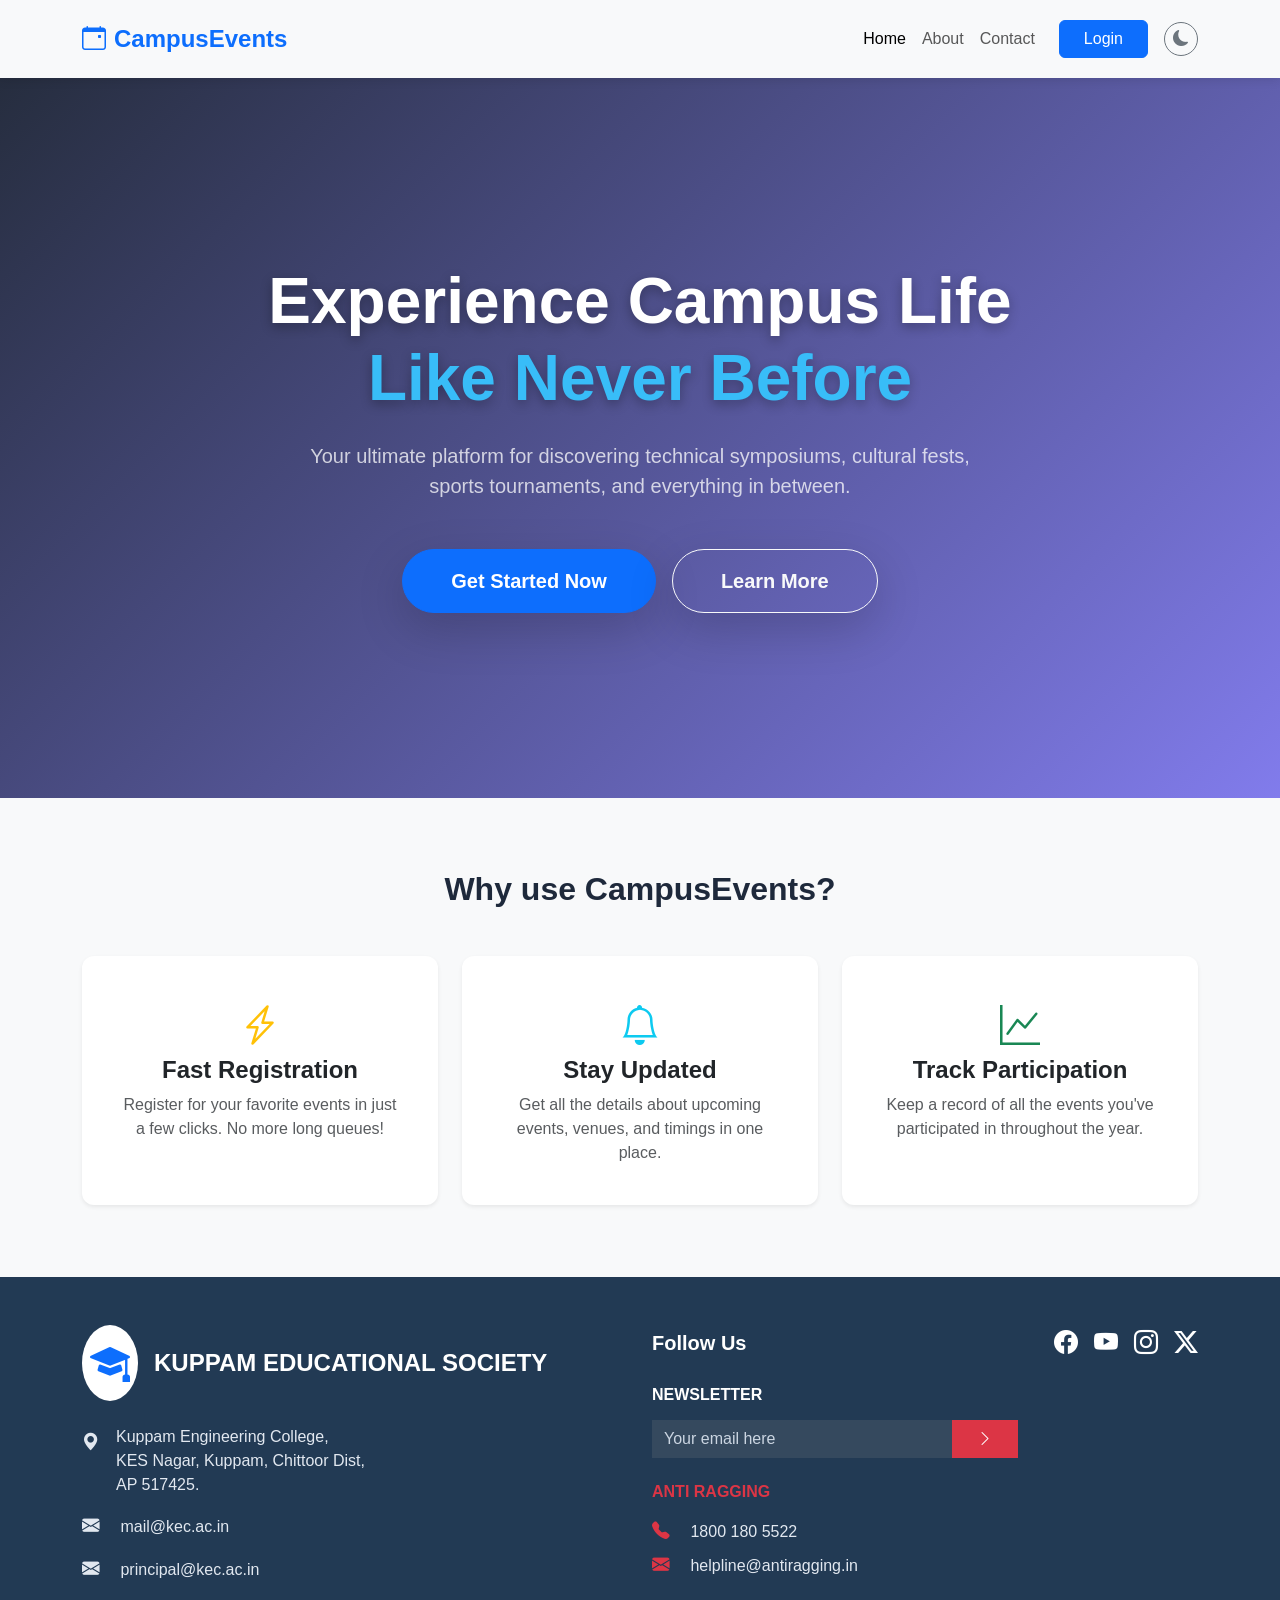
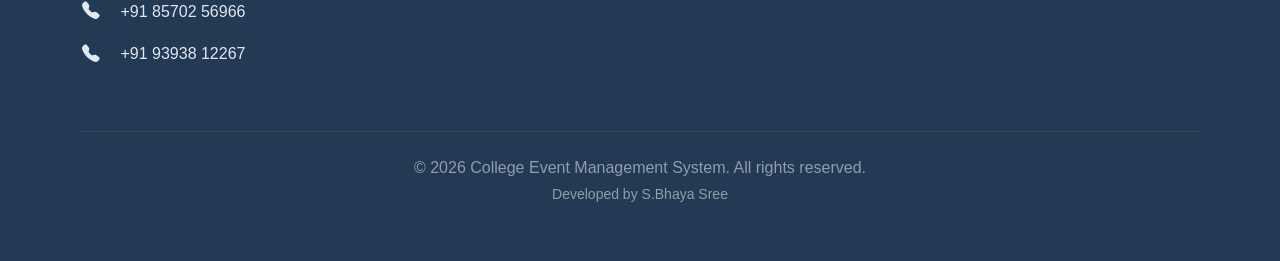
==== index.html @ e05260fd "Initial commit - College Event Management System" ====
<!DOCTYPE html>
<html lang="en">
<head>
    <meta charset="UTF-8">
    <meta name="viewport" content="width=device-width, initial-scale=1.0">
    <title>College Event Management System</title>
    <!-- Bootstrap 5 CSS -->
    <link href="https://cdn.jsdelivr.net/npm/bootstrap@5.3.0/dist/css/bootstrap.min.css" rel="stylesheet">
    <!-- Bootstrap Icons -->
    <link rel="stylesheet" href="https://cdn.jsdelivr.net/npm/bootstrap-icons@1.10.5/font/bootstrap-icons.css">
    <!-- Custom CSS -->
    <link rel="stylesheet" href="css/style.css">
</head>
<body>

    <!-- Navbar -->
    <nav class="navbar navbar-expand-lg navbar-light bg-light sticky-top py-3">
        <div class="container">
            <a class="navbar-brand fw-bold text-primary fs-4" href="index.html">
                <i class="bi bi-calendar-event me-2"></i>CampusEvents
            </a>
            <button class="navbar-toggler" type="button" data-bs-toggle="collapse" data-bs-target="#navbarNav">
                <span class="navbar-toggler-icon"></span>
            </button>
            <div class="collapse navbar-collapse" id="navbarNav">
                <ul class="navbar-nav ms-auto align-items-center">
                    <li class="nav-item">
                        <a class="nav-link active" href="index.html">Home</a>
                    </li>
                    <li class="nav-item">
                        <a class="nav-link" href="about.html">About</a>
                    </li>
                    <li class="nav-item">
                        <a class="nav-link" href="contact.html">Contact</a>
                    </li>
                    
                    <!-- Guest Links -->
                    <li class="nav-item ms-lg-3" id="guestLinks">
                        <a class="btn btn-primary px-4 btn-animated" href="login.html">Login</a>
                    </li>

                    <!-- Authenticated Links -->
                    <li class="nav-item dropdown ms-lg-3 d-none" id="authLinks">
                        <a class="nav-link dropdown-toggle fw-bold text-primary" href="#" id="navbarDropdown" role="button" data-bs-toggle="dropdown">
                            <i class="bi bi-person-circle me-1"></i> <span id="userNameDisplay">User</span>
                        </a>
                        <ul class="dropdown-menu dropdown-menu-end shadow-sm border-0">
                            <li><a class="dropdown-item" href="#" id="dashboardLink">Dashboard</a></li>
                            <li><hr class="dropdown-divider"></li>
                            <li><a class="dropdown-item text-danger" href="#" id="logoutBtn">Logout</a></li>
                        </ul>
                    </li>

                    <li class="nav-item ms-3">
                        <button id="themeToggle" class="btn btn-outline-secondary rounded-circle px-2 py-1">
                            <i class="bi bi-moon-fill"></i>
                        </button>
                    </li>
                </ul>
            </div>
        </div>
    </nav>

    <!-- Hero Section -->
    <main class="flex-grow-1">
        <section class="hero-section text-white text-center d-flex align-items-center">
            <div class="container position-relative z-index-1">
                <h1 class="display-3 fw-bolder mb-4 hero-title">Experience Campus Life <br><span class="text-accent">Like Never Before</span></h1>
                <p class="lead mb-5 opacity-75 fw-light mx-auto" style="max-width: 700px;">Your ultimate platform for discovering technical symposiums, cultural fests, sports tournaments, and everything in between.</p>
                <div class="d-flex justify-content-center gap-3">
                    <a href="login.html" class="btn btn-primary btn-lg px-5 py-3 fw-bold btn-animated rounded-pill shadow-lg">Get Started Now</a>
                    <a href="about.html" class="btn btn-outline-light btn-lg px-5 py-3 fw-bold btn-animated rounded-pill shadow-lg">Learn More</a>
                </div>
            </div>
            <div class="hero-overlay"></div>
        </section>

        <!-- Features Section -->
        <section class="py-5 bg-light">
            <div class="container py-4">
                <h2 class="text-center fw-bold mb-5">Why use CampusEvents?</h2>
                <div class="row g-4">
                    <div class="col-md-4">
                        <div class="card h-100 border-0 shadow-sm text-center p-4">
                            <div class="card-body">
                                <i class="bi bi-lightning-charge text-warning fs-1 mb-3"></i>
                                <h4 class="card-title fw-bold">Fast Registration</h4>
                                <p class="card-text text-muted">Register for your favorite events in just a few clicks. No more long queues!</p>
                            </div>
                        </div>
                    </div>
                    <div class="col-md-4">
                        <div class="card h-100 border-0 shadow-sm text-center p-4">
                            <div class="card-body">
                                <i class="bi bi-bell text-info fs-1 mb-3"></i>
                                <h4 class="card-title fw-bold">Stay Updated</h4>
                                <p class="card-text text-muted">Get all the details about upcoming events, venues, and timings in one place.</p>
                            </div>
                        </div>
                    </div>
                    <div class="col-md-4">
                        <div class="card h-100 border-0 shadow-sm text-center p-4">
                            <div class="card-body">
                                <i class="bi bi-graph-up text-success fs-1 mb-3"></i>
                                <h4 class="card-title fw-bold">Track Participation</h4>
                                <p class="card-text text-muted">Keep a record of all the events you've participated in throughout the year.</p>
                            </div>
                        </div>
                    </div>
                </div>
            </div>
        </section>
    </main>

    <!-- Footer -->
    <!-- Footer -->
    <footer class="custom-footer mt-auto py-5">
        <div class="container">
            <div class="row g-4">
                <!-- Left Column -->
                <div class="col-lg-6">
                    <div class="d-flex align-items-center mb-4">
                        <i class="bi bi-mortarboard-fill fs-1 text-primary me-3 bg-white rounded-circle p-2"></i>
                        <h4 class="fw-bold mb-0 text-white">KUPPAM EDUCATIONAL SOCIETY</h4>
                    </div>
                    
                    <ul class="list-unstyled footer-contact">
                        <li class="mb-3 d-flex">
                            <i class="bi bi-geo-alt-fill me-3 mt-1"></i>
                            <div>Kuppam Engineering College,<br>KES Nagar, Kuppam, Chittoor Dist,<br>AP 517425.</div>
                        </li>
                        <li class="mb-3"><i class="bi bi-envelope-fill me-3"></i> mail@kec.ac.in</li>
                        <li class="mb-3"><i class="bi bi-envelope-fill me-3"></i> principal@kec.ac.in</li>
                        <li class="mb-3"><i class="bi bi-telephone-fill me-3"></i> +91 85702 56966</li>
                        <li><i class="bi bi-telephone-fill me-3"></i> +91 93938 12267</li>
                    </ul>
                </div>
                
                <!-- Right Column -->
                <div class="col-lg-6">
                    <div class="d-flex justify-content-between align-items-center mb-3">
                        <h5 class="fw-bold text-white mb-0">Follow Us</h5>
                        <div class="d-flex gap-3">
                            <a href="#" class="text-white fs-4 hover-primary"><i class="bi bi-facebook"></i></a>
                            <a href="#" class="text-white fs-4 hover-primary"><i class="bi bi-youtube"></i></a>
                            <a href="#" class="text-white fs-4 hover-primary"><i class="bi bi-instagram"></i></a>
                            <a href="#" class="text-white fs-4 hover-primary"><i class="bi bi-twitter-x"></i></a>
                        </div>
                    </div>
                    
                    <h6 class="fw-bold text-white mb-3 text-uppercase mt-4">Newsletter</h6>
                    <form class="d-flex mb-4" onsubmit="event.preventDefault();">
                        <input type="email" class="form-control rounded-0 border-0 bg-secondary bg-opacity-25 text-white shadow-none" placeholder="Your email here" required style="max-width: 300px;">
                        <button type="submit" class="btn btn-danger rounded-0 px-4"><i class="bi bi-chevron-right"></i></button>
                    </form>
                    
                    <h6 class="fw-bold text-danger mb-3 text-uppercase">Anti Ragging</h6>
                    <ul class="list-unstyled footer-contact">
                        <li class="mb-2"><i class="bi bi-telephone-fill me-3 text-danger"></i> 1800 180 5522</li>
                        <li><i class="bi bi-envelope-fill me-3 text-danger"></i> helpline@antiragging.in</li>
                    </ul>
                </div>
            </div>
            
            <hr class="border-secondary mt-5 mb-4">
            
            <div class="text-center pb-2">
                <p class="mb-1 text-white-50">&copy; 2026 College Event Management System. All rights reserved.</p>
                <p class="mb-0 text-white-50 small">Developed by S.Bhaya Sree</p>
            </div>
        </div>
    </footer>

    <!-- Bootstrap Bundle with Popper -->
    <script src="https://cdn.jsdelivr.net/npm/bootstrap@5.3.0/dist/js/bootstrap.bundle.min.js"></script>
    
    <!-- Custom Scripts -->
    <script src="js/storage.js"></script>
    <script src="js/auth.js"></script>
</body>
</html>
---- css/style.css ----
:root {
    --primary-color: #4f46e5;
    --primary-hover: #4338ca;
    --accent-color: #38bdf8;
    --bg-light: #f8fafc;
    --bg-dark: #0f172a;
    --text-light: #1e293b;
    --text-dark: #f8fafc;
    --card-bg-light: #ffffff;
    --card-bg-dark: #1e293b;
    --border-light: #e2e8f0;
    --border-dark: #334155;
}

body {
    background-color: var(--bg-light);
    color: var(--text-light);
    font-family: 'Segoe UI', Tahoma, Geneva, Verdana, sans-serif;
    transition: background-color 0.3s, color 0.3s;
    min-height: 100vh;
    display: flex;
    flex-direction: column;
}

body.dark-mode {
    background-color: var(--bg-dark);
    color: var(--text-dark);
}

main {
    flex: 1;
}

/* Custom Nav Styles */
.navbar {
    box-shadow: 0 2px 10px rgba(0,0,0,0.1);
}
body.dark-mode .navbar {
    background-color: #1a1d20 !important;
    border-bottom: 1px solid var(--border-dark);
}
body.dark-mode .navbar-brand, 
body.dark-mode .nav-link {
    color: var(--text-dark) !important;
}

/* Cards */
.card {
    border-radius: 12px;
    border: 1px solid var(--border-light);
    background-color: var(--card-bg-light);
    transition: transform 0.2s ease, box-shadow 0.2s ease, background-color 0.3s, border-color 0.3s;
    overflow: hidden;
}
.card:hover {
    transform: translateY(-5px);
    box-shadow: 0 10px 20px rgba(0,0,0,0.1);
}
body.dark-mode .card {
    background-color: var(--card-bg-dark);
    border-color: var(--border-dark);
}
body.dark-mode .card-title,
body.dark-mode .card-text {
    color: var(--text-dark);
}

/* Forms */
body.dark-mode .form-control,
body.dark-mode .form-select {
    background-color: #343a40;
    border-color: #495057;
    color: white;
}
body.dark-mode .form-control:focus,
body.dark-mode .form-select:focus {
    background-color: #3b4248;
    color: white;
    border-color: var(--primary-color);
}
body.dark-mode .form-label {
    color: #ced4da;
}

/* Buttons */
.btn-animated {
    position: relative;
    overflow: hidden;
    transition: all 0.3s;
}
.btn-animated:active {
    transform: scale(0.95);
}

/* Loading Overlay */
.loading-overlay {
    position: fixed;
    top: 0;
    left: 0;
    width: 100%;
    height: 100%;
    background: rgba(255,255,255,0.8);
    display: flex;
    justify-content: center;
    align-items: center;
    z-index: 9999;
}
body.dark-mode .loading-overlay {
    background: rgba(0,0,0,0.8);
}
.loading-overlay.d-none {
    display: none !important;
}

/* Toasts */
.toast-container {
    z-index: 1060;
}

/* Auth Container */
.auth-wrapper {
    min-height: calc(100vh - 140px);
    display: flex;
    align-items: center;
    justify-content: center;
}
.auth-card {
    width: 100%;
    max-width: 450px;
    padding: 2rem;
    border-radius: 16px;
}

/* Footer */
.custom-footer {
    background-color: #223a54;
    color: #e2e8f0;
}
.custom-footer .footer-contact i {
    font-size: 1.1rem;
}
.custom-footer .form-control::placeholder {
    color: #cbd5e1;
}
.custom-footer .hover-primary {
    transition: color 0.2s ease;
}
.custom-footer .hover-primary:hover {
    color: var(--accent-color) !important;
}
body.dark-mode .custom-footer {
    background-color: #0f172a;
}

/* Event Poster */
.event-poster {
    height: 200px;
    object-fit: cover;
    width: 100%;
    background-color: #e9ecef;
}
body.dark-mode .event-poster {
    background-color: #495057;
}

/* Admin Dashboard Stats */
.stat-card {
    border-left: 5px solid var(--primary-color);
}

/* Empty State */
.empty-state {
    padding: 3rem;
    text-align: center;
    color: #6c757d;
}
body.dark-mode .empty-state {
    color: #adb5bd;
}

/* Text Accent */
.text-accent {
    color: var(--accent-color);
}

/* Hero Section */
.hero-section {
    position: relative;
    padding: 8rem 0;
    min-height: 80vh;
    background: url('https://images.unsplash.com/photo-1514525253161-7a46d19cd819?auto=format&fit=crop&w=1600&q=80') center center / cover no-repeat;
    display: flex;
    align-items: center;
    overflow: hidden;
}
.hero-overlay {
    position: absolute;
    top: 0;
    left: 0;
    right: 0;
    bottom: 0;
    background: linear-gradient(135deg, rgba(15, 23, 42, 0.9) 0%, rgba(79, 70, 229, 0.7) 100%);
    z-index: 0;
}
.hero-title {
    text-shadow: 0 4px 12px rgba(0,0,0,0.3);
}
.z-index-1 {
    z-index: 1;
}
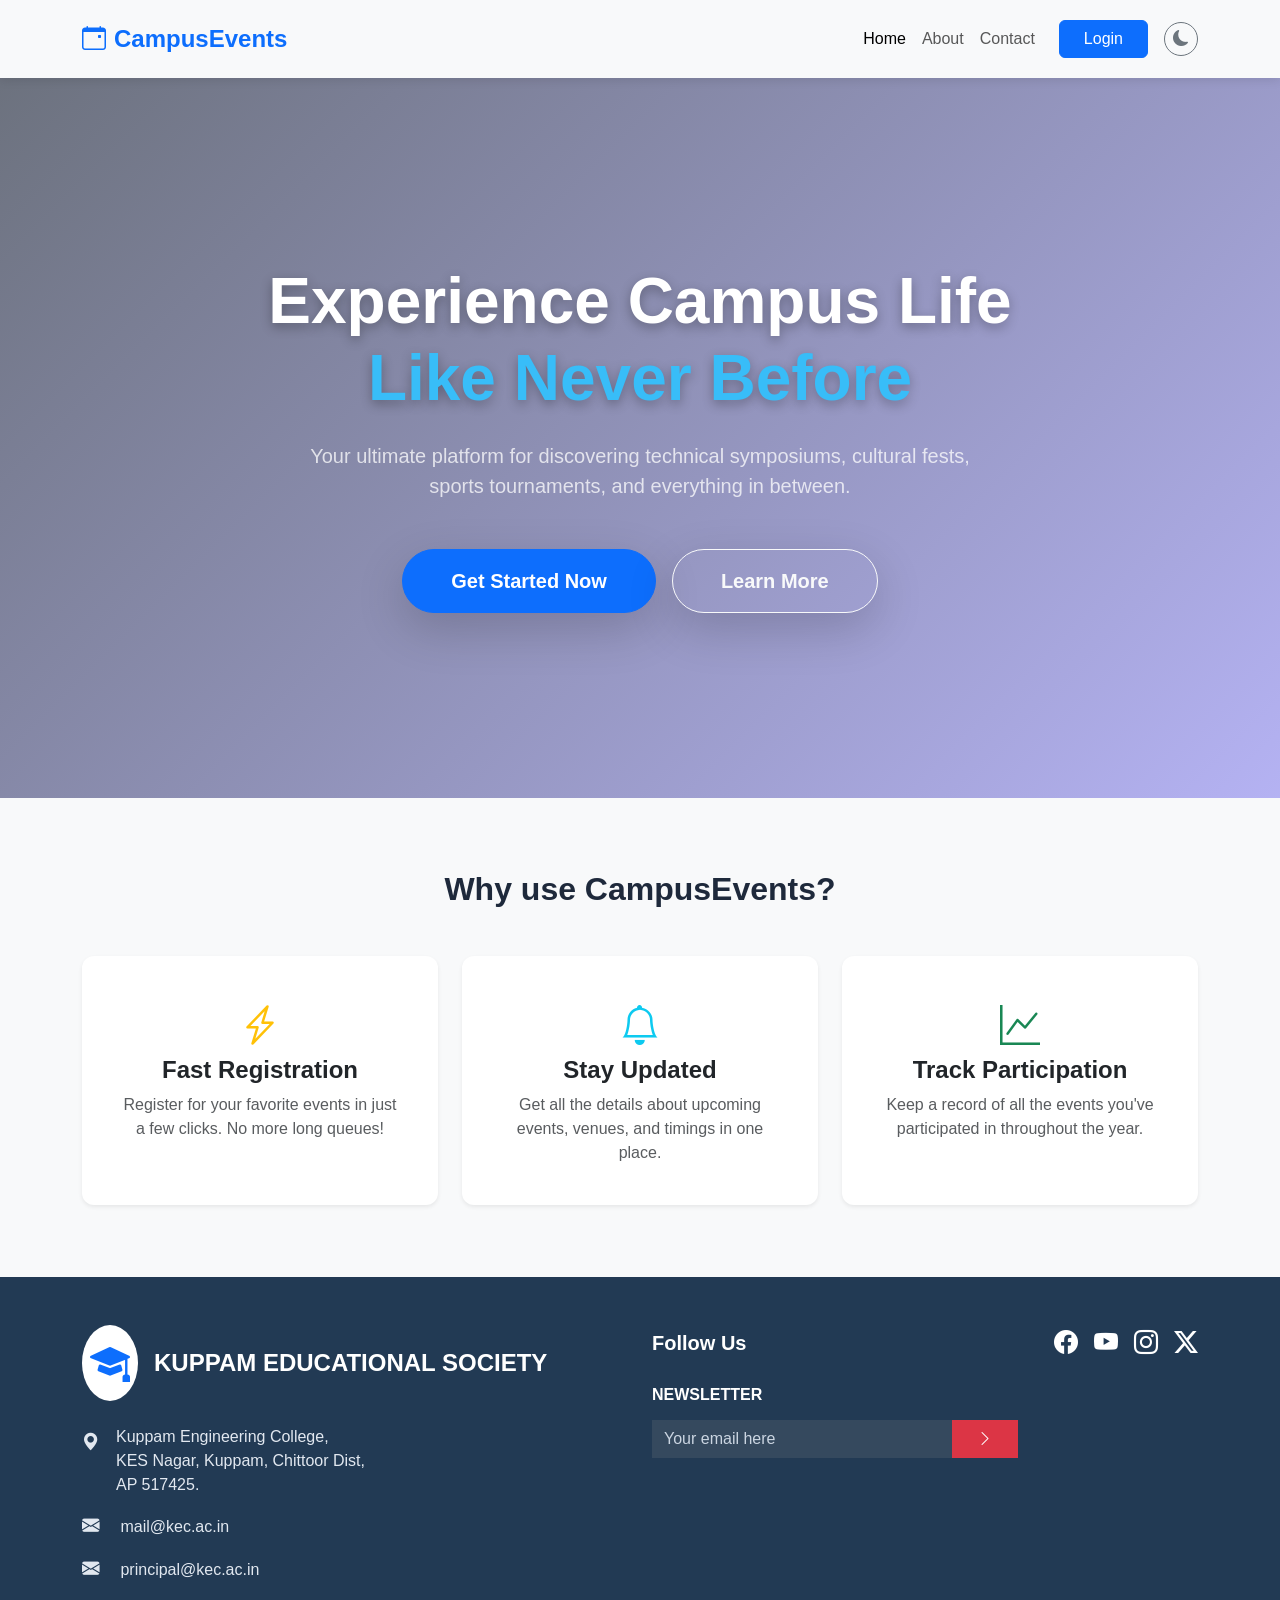
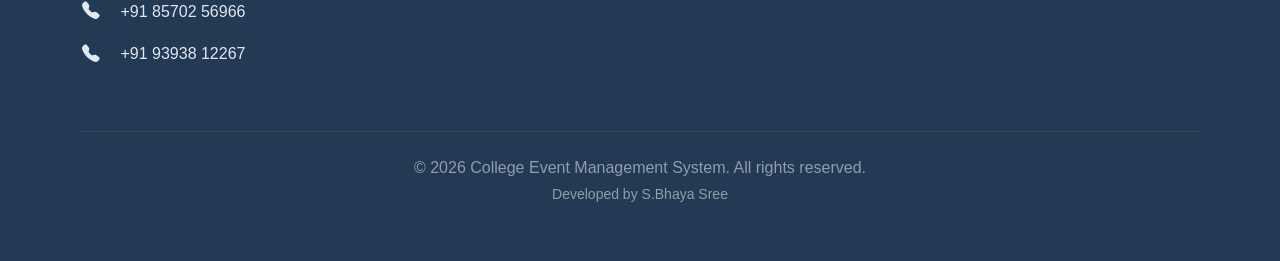
==== commit 04fa17a9: "Fix hero overlay opacity and remove Anti Ragging section" ====
--- a/index.html
+++ b/index.html
@@ -154,11 +154,7 @@
                         <button type="submit" class="btn btn-danger rounded-0 px-4"><i class="bi bi-chevron-right"></i></button>
                     </form>
                     
-                    <h6 class="fw-bold text-danger mb-3 text-uppercase">Anti Ragging</h6>
-                    <ul class="list-unstyled footer-contact">
-                        <li class="mb-2"><i class="bi bi-telephone-fill me-3 text-danger"></i> 1800 180 5522</li>
-                        <li><i class="bi bi-envelope-fill me-3 text-danger"></i> helpline@antiragging.in</li>
-                    </ul>
+                    
                 </div>
             </div>
             
--- a/css/style.css
+++ b/css/style.css
@@ -199,7 +199,7 @@
     left: 0;
     right: 0;
     bottom: 0;
-    background: linear-gradient(135deg, rgba(15, 23, 42, 0.9) 0%, rgba(79, 70, 229, 0.7) 100%);
+    background: linear-gradient(135deg, rgba(15, 23, 42, 0.6) 0%, rgba(79, 70, 229, 0.4) 100%);
     z-index: 0;
 }
 .hero-title {
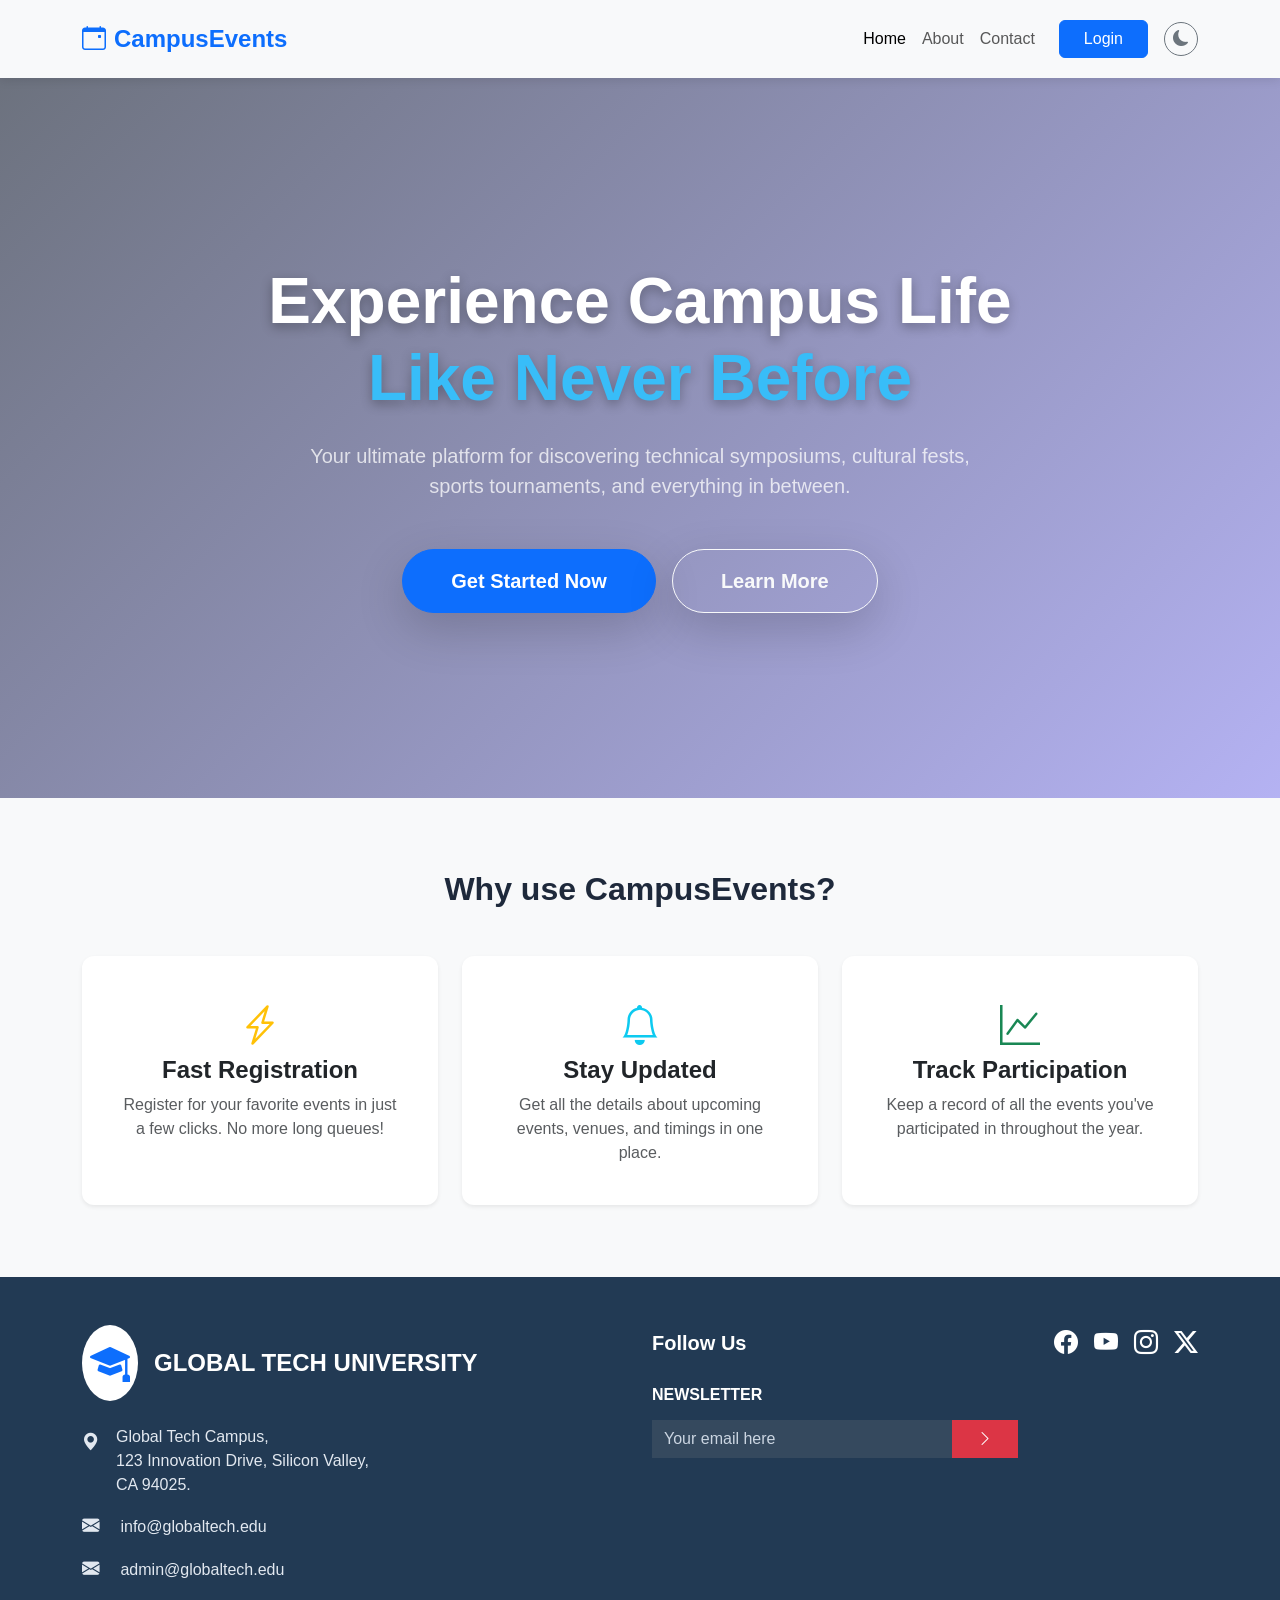
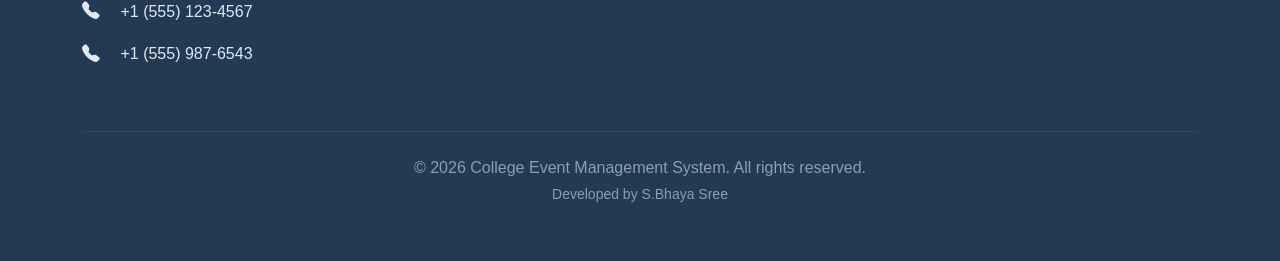
==== commit ce01474c: "Update footer with fake Global Tech University details" ====
--- a/index.html
+++ b/index.html
@@ -121,18 +121,18 @@
                 <div class="col-lg-6">
                     <div class="d-flex align-items-center mb-4">
                         <i class="bi bi-mortarboard-fill fs-1 text-primary me-3 bg-white rounded-circle p-2"></i>
-                        <h4 class="fw-bold mb-0 text-white">KUPPAM EDUCATIONAL SOCIETY</h4>
+                        <h4 class="fw-bold mb-0 text-white">GLOBAL TECH UNIVERSITY</h4>
                     </div>
                     
                     <ul class="list-unstyled footer-contact">
                         <li class="mb-3 d-flex">
                             <i class="bi bi-geo-alt-fill me-3 mt-1"></i>
-                            <div>Kuppam Engineering College,<br>KES Nagar, Kuppam, Chittoor Dist,<br>AP 517425.</div>
+                            <div>Global Tech Campus,<br>123 Innovation Drive, Silicon Valley,<br>CA 94025.</div>
                         </li>
-                        <li class="mb-3"><i class="bi bi-envelope-fill me-3"></i> mail@kec.ac.in</li>
-                        <li class="mb-3"><i class="bi bi-envelope-fill me-3"></i> principal@kec.ac.in</li>
-                        <li class="mb-3"><i class="bi bi-telephone-fill me-3"></i> +91 85702 56966</li>
-                        <li><i class="bi bi-telephone-fill me-3"></i> +91 93938 12267</li>
+                        <li class="mb-3"><i class="bi bi-envelope-fill me-3"></i> info@globaltech.edu</li>
+                        <li class="mb-3"><i class="bi bi-envelope-fill me-3"></i> admin@globaltech.edu</li>
+                        <li class="mb-3"><i class="bi bi-telephone-fill me-3"></i> +1 (555) 123-4567</li>
+                        <li><i class="bi bi-telephone-fill me-3"></i> +1 (555) 987-6543</li>
                     </ul>
                 </div>
                 
